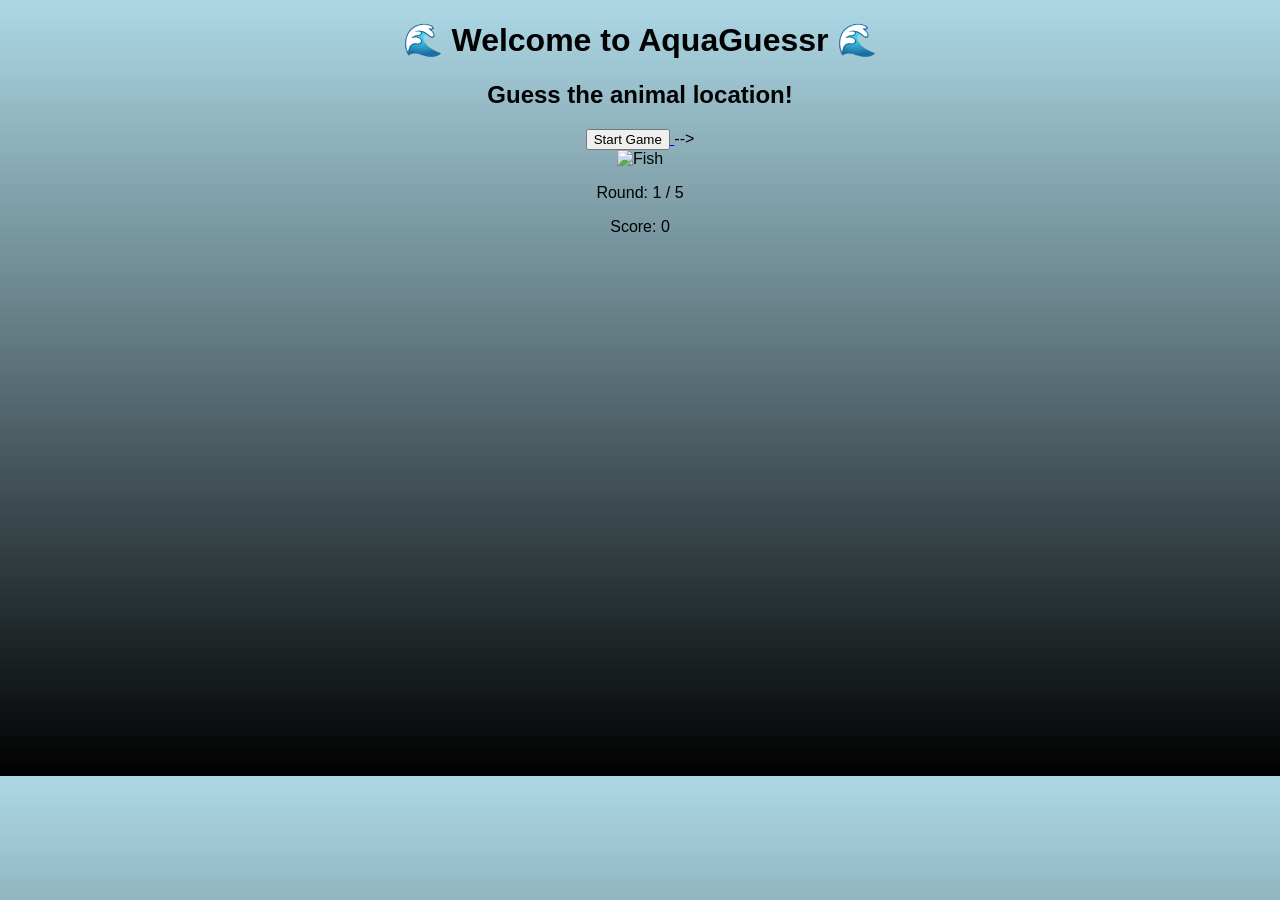
==== Hackathon/index.html @ 5b0728e5 "topull" ====
<!DOCTYPE html>
<html lang="en">
<head>
    <meta charset="UTF-8">
    <meta name="viewport" content="width=device-width, initial-scale=1.0">
    <title>AquaGuessr</title>
    <link rel="stylesheet" href="style.css">
</head>
<body>
    <h1>🌊 Welcome to AquaGuessr 🌊</h1>
    <h2>Guess the animal location!</h2>

    <a href="game.html">
        <button>Start Game</button>
    </a>
    <script src="26 Hackathon.py"></script> -->
    
    <div id="about-us">
        <img id="fish-image" src="https://cdn.britannica.com/34/240534-050-B8C4B11E/Porcupine-fish-Diodon-hystox.jpg" alt="Fish" width="500" height="500">
    </div>
    <div id="game-info">
        <p>Round: <span id="round-number">1</span> / 5</p>
        <p>Score: <span id="total-score">0</span></p>
    </div>
    <div id="map"></div>
    <button id="next-button" style="display: none;">Next Fish</button>
    <p id="result"></p>
    <script src="https://unpkg.com/leaflet@1.9.4/dist/leaflet.js"></script>
    <!-- <script src="js/map.js"></script>
    <script src="js/scoring.js"></script>
    <script src="js/game.js"></script> -->
</body>
</html
---- Hackathon/style.css ----
@keyframes myAnimation {
    0% {background-color:red; left:0px; top:0px;}
    25% {background-color: yellow; left:200px; top:0px;}
    50% {background-color: lightcoral; left:200px; top:200px;}
    75% {background-color: orange; left:0px; top:200px;}
    100% {background-color: red; left:0px; top:0px;}
}




body {
    font-family: Arial, sans-serif;
    text-align: center;
    margin: 0;
    background: linear-gradient(lightblue,black);
}
#map {
    height: 500px;
    width: 80%;
    margin: 20px auto;
}

#fish-image {
    width: 300px;
    height: 200px;
    object-fit: cover;
}


#submit-butto:before {
    font-size: 18px;
    padding: 10px;
    border: 2px solid;
    color: black;
    background-color: white;
    border-radius: 25px;
    cursor:grab;
    box-shadow: 0 5px 10px black


    
}
#submit-button::after {

}
#submit-button:hover {
    background-color: black;
    color: white
}
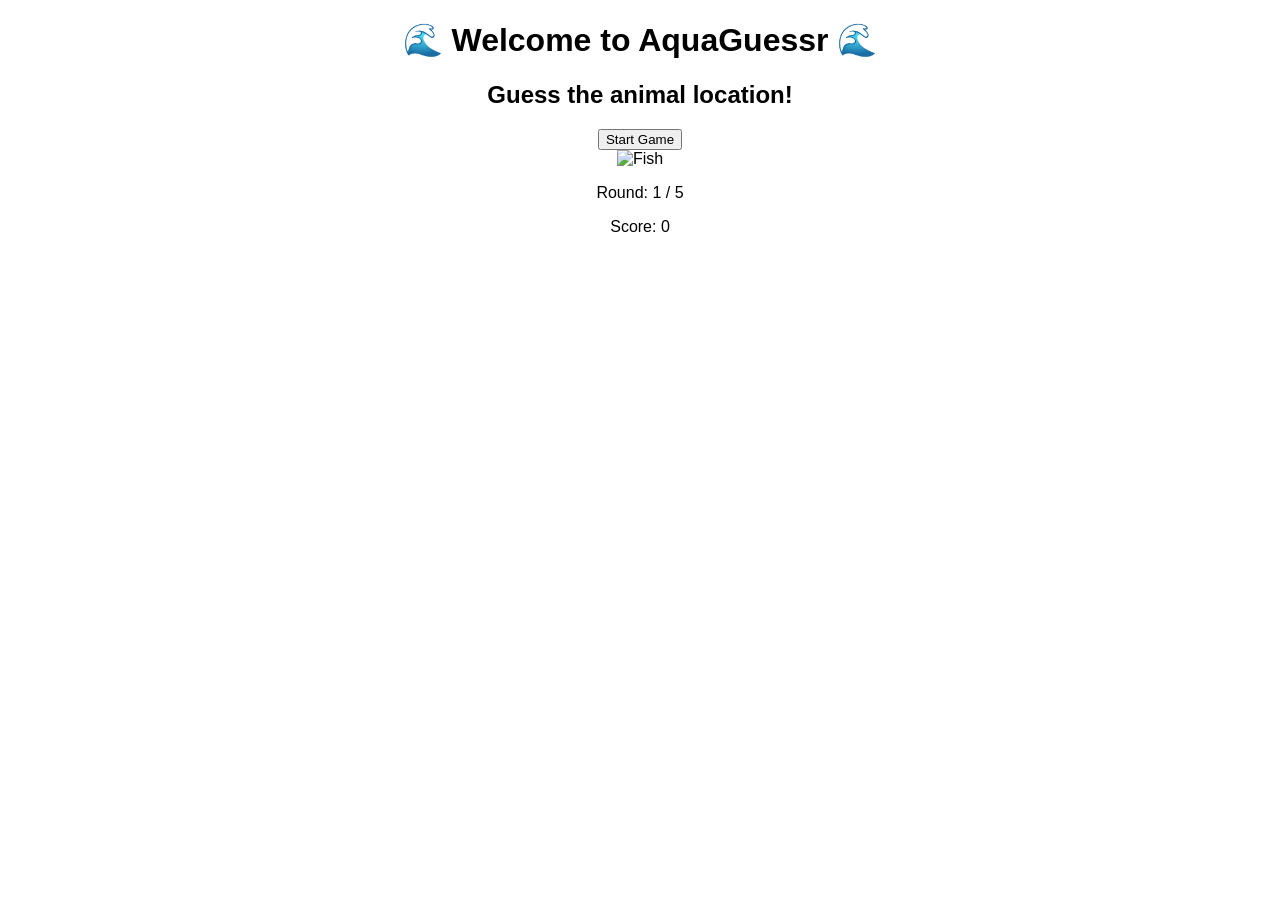
==== commit 1b084610: "Co-authored-by: Chrus-maker <Chrus-maker@users.noreply.github.com>" ====
--- a/Hackathon/index.html
+++ b/Hackathon/index.html
@@ -5,19 +5,28 @@
     <meta name="viewport" content="width=device-width, initial-scale=1.0">
     <title>AquaGuessr</title>
     <link rel="stylesheet" href="style.css">
+    <link rel="stylesheet" href="https://pyscript.net/releases/2026.7.3/core.css">
+    <script type="module" src="https://pyscript.net/releases/2026.7.3/core.js"></script>
 </head>
-<body>
+
+<body class="intro_page">
+    <div id="background"></div>
     <h1>🌊 Welcome to AquaGuessr 🌊</h1>
     <h2>Guess the animal location!</h2>
 
     <a href="game.html">
         <button>Start Game</button>
     </a>
-    <script src="26 Hackathon.py"></script> -->
+    <script type='py' src="26 Hackathon.py" target="ai_output" config="species.json"></script>
     
     <div id="about-us">
         <img id="fish-image" src="https://cdn.britannica.com/34/240534-050-B8C4B11E/Porcupine-fish-Diodon-hystox.jpg" alt="Fish" width="500" height="500">
     </div>
+
+
+    <div id="ai_output"></div>
+
+
     <div id="game-info">
         <p>Round: <span id="round-number">1</span> / 5</p>
         <p>Score: <span id="total-score">0</span></p>
--- a/Hackathon/style.css
+++ b/Hackathon/style.css
@@ -1,11 +1,49 @@
 
-@keyframes myAnimation {
-    0% {background-color:red; left:0px; top:0px;}
-    25% {background-color: yellow; left:200px; top:0px;}
-    50% {background-color: lightcoral; left:200px; top:200px;}
-    75% {background-color: orange; left:0px; top:200px;}
-    100% {background-color: red; left:0px; top:0px;}
+@keyframes ChangingColors {
+    0% {background-position: 0% 50%;}
+    50% {background-position: 100% 50%;}
+    100%{background-position: 0% 50%;}
 }
+
+@keyframes Ball{
+    100% {
+        transform: translate3d(0,0,1px) rotate(360deg);
+    }
+}
+
+
+
+ .ball {
+    position: absolute;
+    width: 20vmin;
+    height: 20vmin;
+    border-radius: 50%;
+    backface-visibility:hidden;
+    animation: Ball linear infinite;
+}
+
+.ball:nth-child(odd){
+    color: white;
+
+}
+.ball:nth-child(even){
+    color: black;
+
+}
+
+*/
+
+.ball:nth-child(1){
+    top: 77%;
+  left: 88%;
+  animation-duration: 40s;
+  animation-delay: -3s;
+  transform-origin: 16vw -2vh;
+  box-shadow: 40vmin 0 5.703076368487546vmin currentColor;
+}
+
+
+
 
 
 
@@ -14,7 +52,9 @@
     font-family: Arial, sans-serif;
     text-align: center;
     margin: 0;
-    background: linear-gradient(lightblue,black);
+    animation: ChangingColors 15s ease infinite;
+    backgr
+    animation-duration: 100s; 
 }
 #map {
     height: 500px;
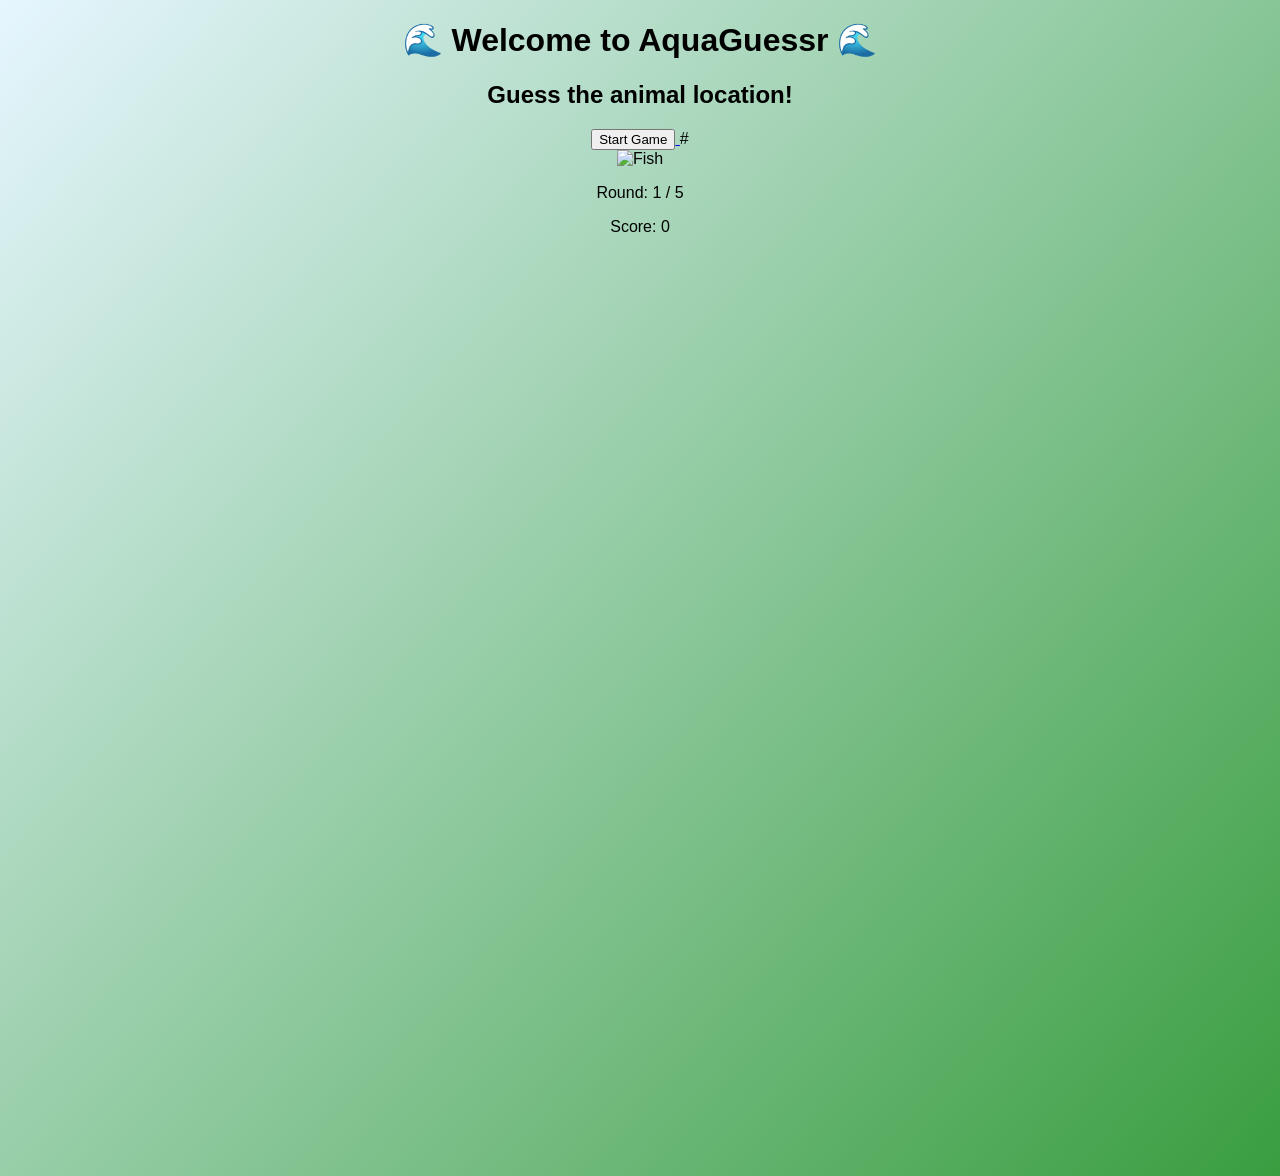
==== commit 86ba5b0b: "stopped the py script" ====
--- a/Hackathon/index.html
+++ b/Hackathon/index.html
@@ -11,13 +11,14 @@
 
 <body class="intro_page">
     <div id="background"></div>
+
     <h1>🌊 Welcome to AquaGuessr 🌊</h1>
     <h2>Guess the animal location!</h2>
 
     <a href="game.html">
         <button>Start Game</button>
     </a>
-    <script type='py' src="26 Hackathon.py" target="ai_output" config="species.json"></script>
+    #<script type='py' src="26 Hackathon.py" target="ai_output" config="species.json"></script>
     
     <div id="about-us">
         <img id="fish-image" src="https://cdn.britannica.com/34/240534-050-B8C4B11E/Porcupine-fish-Diodon-hystox.jpg" alt="Fish" width="500" height="500">
--- a/Hackathon/style.css
+++ b/Hackathon/style.css
@@ -1,65 +1,30 @@
 
 @keyframes ChangingColors {
-    0% {background-position: 0% 50%;}
-    50% {background-position: 100% 50%;}
-    100%{background-position: 0% 50%;}
+    0% { background-position: 0% 50%; }
+    50% { background-position: 100% 50%; }
+    100% { background-position: 0% 50%; }
 }
-
-@keyframes Ball{
-    100% {
-        transform: translate3d(0,0,1px) rotate(360deg);
-    }
-}
-
-
-
- .ball {
-    position: absolute;
-    width: 20vmin;
-    height: 20vmin;
-    border-radius: 50%;
-    backface-visibility:hidden;
-    animation: Ball linear infinite;
-}
-
-.ball:nth-child(odd){
-    color: white;
-
-}
-.ball:nth-child(even){
-    color: black;
-
-}
-
-*/
-
-.ball:nth-child(1){
-    top: 77%;
-  left: 88%;
-  animation-duration: 40s;
-  animation-delay: -3s;
-  transform-origin: 16vw -2vh;
-  box-shadow: 40vmin 0 5.703076368487546vmin currentColor;
-}
-
-
-
-
-
-
 
 body {
     font-family: Arial, sans-serif;
     text-align: center;
     margin: 0;
+    background: linear-gradient(132deg, #E6F6FF, green,#5b56f7,white);
+    background-size: 400% 400%;
     animation: ChangingColors 15s ease infinite;
-    backgr
-    animation-duration: 100s; 
 }
 #map {
     height: 500px;
-    width: 80%;
+    width: 100%;
     margin: 20px auto;
+    /*border-radius: 30px;*/
+    border-style: none;
+    border-radius: 15px;
+    
+    width: 200vw;
+    min-height: 100vh;
+    
+    
 }
 
 #fish-image {
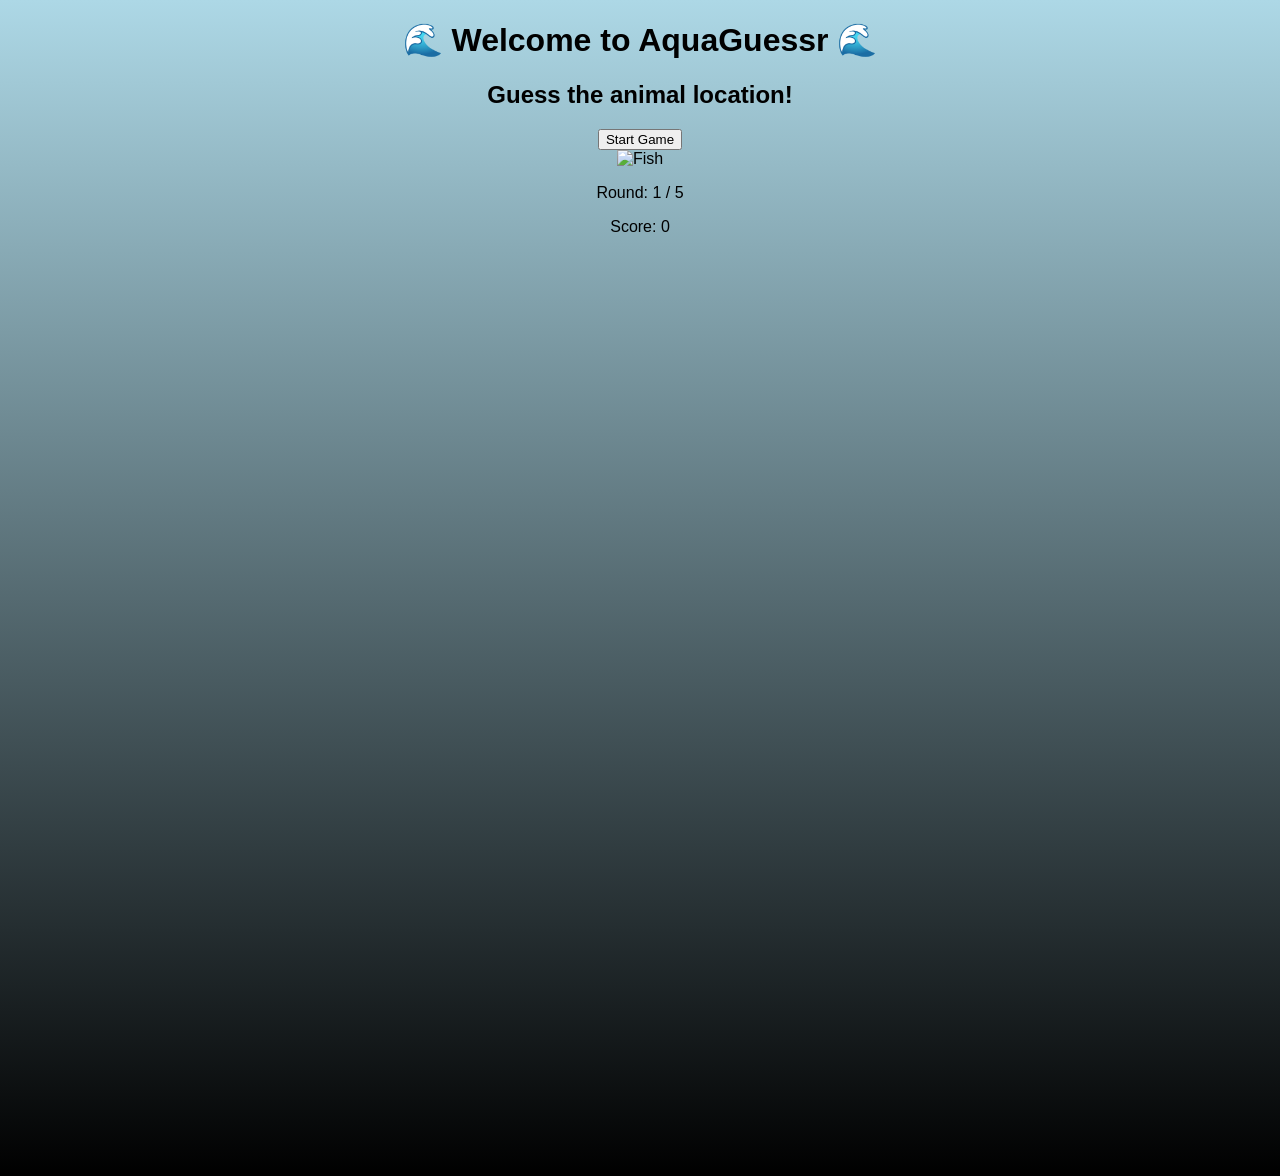
==== commit 2bd0fd16: "boo" ====
--- a/Hackathon/index.html
+++ b/Hackathon/index.html
@@ -18,7 +18,7 @@
     <a href="game.html">
         <button>Start Game</button>
     </a>
-    #<script type='py' src="26 Hackathon.py" target="ai_output" config="species.json"></script>
+    <!-- <script type='py' src="26 Hackathon.py" target="ai_output" config="species.json"></script> -->
     
     <div id="about-us">
         <img id="fish-image" src="https://cdn.britannica.com/34/240534-050-B8C4B11E/Porcupine-fish-Diodon-hystox.jpg" alt="Fish" width="500" height="500">
--- a/Hackathon/style.css
+++ b/Hackathon/style.css
@@ -1,29 +1,39 @@
 
-@keyframes ChangingColors {
-    0% { background-position: 0% 50%; }
-    50% { background-position: 100% 50%; }
-    100% { background-position: 0% 50%; }
+@keyframes myAnimation {
+    0% {background-color:red; left:0px; top:0px;}
+    25% {background-color: yellow; left:200px; top:0px;}
+    50% {background-color: lightcoral; left:200px; top:200px;}
+    75% {background-color: orange; left:0px; top:200px;}
+    100% {background-color: red; left:0px; top:0px;}
 }
+
+
+
 
 body {
     font-family: Arial, sans-serif;
     text-align: center;
     margin: 0;
-    background: linear-gradient(132deg, #E6F6FF, green,#5b56f7,white);
-    background-size: 400% 400%;
-    animation: ChangingColors 15s ease infinite;
+    background: linear-gradient(lightblue,black);
 }
 #map {
-    height: 500px;
-    width: 100%;
+    height: 100svh;
+    width: 100vw;
     margin: 20px auto;
-    /*border-radius: 30px;*/
-    border-style: none;
-    border-radius: 15px;
+
+
     
-    width: 200vw;
-    min-height: 100vh;
     
+    
+}
+
+#QuestionBox {
+    position:absolute;
+    top:20px;
+    right: 20px;
+    width: 150px;
+    height: auto;
+    z-index: 2;
     
 }
 
@@ -36,8 +46,7 @@
 
 #submit-butto:before {
     font-size: 18px;
-    padding: 10px;
-    border: 2px solid;
+    padding: 10px 50px;
     color: black;
     background-color: white;
     border-radius: 25px;
@@ -47,9 +56,6 @@
 
     
 }
-#submit-button::after {
-
-}
 #submit-button:hover {
     background-color: black;
     color: white
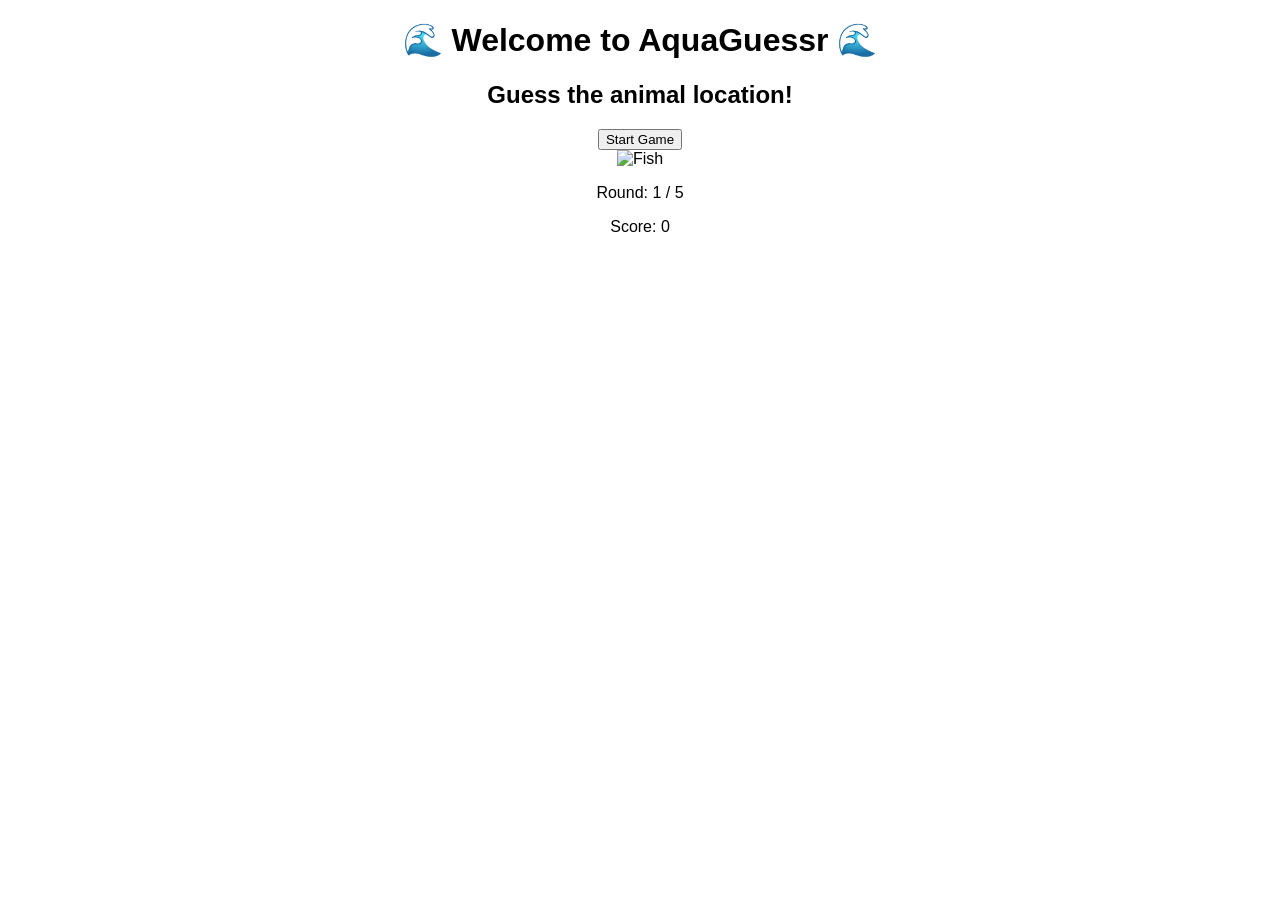
==== commit f857bfbd: "Merge branch 'main' of https://github.com/ryanmackrell/owlhacks2026" ====
--- a/Hackathon/index.html
+++ b/Hackathon/index.html
@@ -11,14 +11,13 @@
 
 <body class="intro_page">
     <div id="background"></div>
-
     <h1>🌊 Welcome to AquaGuessr 🌊</h1>
     <h2>Guess the animal location!</h2>
 
     <a href="game.html">
         <button>Start Game</button>
     </a>
-    <!-- <script type='py' src="26 Hackathon.py" target="ai_output" config="species.json"></script> -->
+    <script type='py' src="26 Hackathon.py" target="ai_output" config="species.json"></script>
     
     <div id="about-us">
         <img id="fish-image" src="https://cdn.britannica.com/34/240534-050-B8C4B11E/Porcupine-fish-Diodon-hystox.jpg" alt="Fish" width="500" height="500">
--- a/Hackathon/style.css
+++ b/Hackathon/style.css
@@ -1,11 +1,49 @@
 
-@keyframes myAnimation {
-    0% {background-color:red; left:0px; top:0px;}
-    25% {background-color: yellow; left:200px; top:0px;}
-    50% {background-color: lightcoral; left:200px; top:200px;}
-    75% {background-color: orange; left:0px; top:200px;}
-    100% {background-color: red; left:0px; top:0px;}
+@keyframes ChangingColors {
+    0% {background-position: 0% 50%;}
+    50% {background-position: 100% 50%;}
+    100%{background-position: 0% 50%;}
 }
+
+@keyframes Ball{
+    100% {
+        transform: translate3d(0,0,1px) rotate(360deg);
+    }
+}
+
+
+
+ .ball {
+    position: absolute;
+    width: 20vmin;
+    height: 20vmin;
+    border-radius: 50%;
+    backface-visibility:hidden;
+    animation: Ball linear infinite;
+}
+
+.ball:nth-child(odd){
+    color: white;
+
+}
+.ball:nth-child(even){
+    color: black;
+
+}
+
+*/
+
+.ball:nth-child(1){
+    top: 77%;
+  left: 88%;
+  animation-duration: 40s;
+  animation-delay: -3s;
+  transform-origin: 16vw -2vh;
+  box-shadow: 40vmin 0 5.703076368487546vmin currentColor;
+}
+
+
+
 
 
 
@@ -14,27 +52,14 @@
     font-family: Arial, sans-serif;
     text-align: center;
     margin: 0;
-    background: linear-gradient(lightblue,black);
+    animation: ChangingColors 15s ease infinite;
+    backgr
+    animation-duration: 100s; 
 }
 #map {
-    height: 100svh;
-    width: 100vw;
+    height: 500px;
+    width: 80%;
     margin: 20px auto;
-
-
-    
-    
-    
-}
-
-#QuestionBox {
-    position:absolute;
-    top:20px;
-    right: 20px;
-    width: 150px;
-    height: auto;
-    z-index: 2;
-    
 }
 
 #fish-image {
@@ -46,7 +71,8 @@
 
 #submit-butto:before {
     font-size: 18px;
-    padding: 10px 50px;
+    padding: 10px;
+    border: 2px solid;
     color: black;
     background-color: white;
     border-radius: 25px;
@@ -56,6 +82,9 @@
 
     
 }
+#submit-button::after {
+
+}
 #submit-button:hover {
     background-color: black;
     color: white
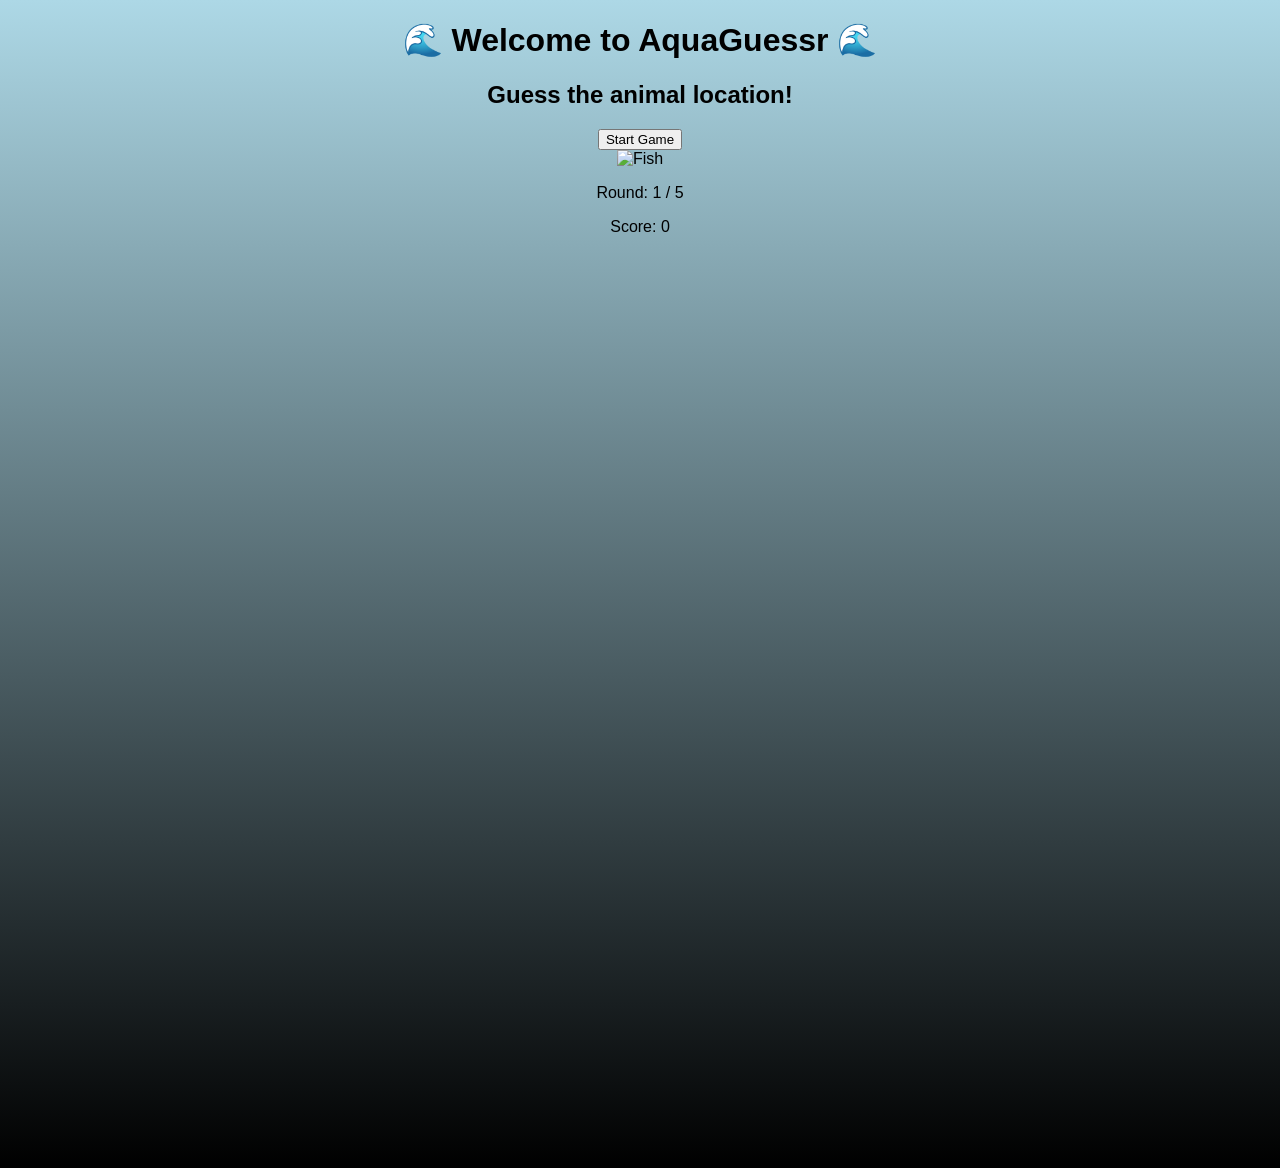
==== commit 3e80f1eb: "Merge branch 'main' of https://github.com/ryanmackrell/owlhacks2026" ====
--- a/Hackathon/index.html
+++ b/Hackathon/index.html
@@ -11,13 +11,14 @@
 
 <body class="intro_page">
     <div id="background"></div>
+
     <h1>🌊 Welcome to AquaGuessr 🌊</h1>
     <h2>Guess the animal location!</h2>
 
     <a href="game.html">
         <button>Start Game</button>
     </a>
-    <script type='py' src="26 Hackathon.py" target="ai_output" config="species.json"></script>
+    <!-- <script type='py' src="26 Hackathon.py" target="ai_output" config="species.json"></script> -->
     
     <div id="about-us">
         <img id="fish-image" src="https://cdn.britannica.com/34/240534-050-B8C4B11E/Porcupine-fish-Diodon-hystox.jpg" alt="Fish" width="500" height="500">
--- a/Hackathon/style.css
+++ b/Hackathon/style.css
@@ -1,49 +1,11 @@
 
-@keyframes ChangingColors {
-    0% {background-position: 0% 50%;}
-    50% {background-position: 100% 50%;}
-    100%{background-position: 0% 50%;}
+@keyframes myAnimation {
+    0% {background-color:red; left:0px; top:0px;}
+    25% {background-color: yellow; left:200px; top:0px;}
+    50% {background-color: lightcoral; left:200px; top:200px;}
+    75% {background-color: orange; left:0px; top:200px;}
+    100% {background-color: red; left:0px; top:0px;}
 }
-
-@keyframes Ball{
-    100% {
-        transform: translate3d(0,0,1px) rotate(360deg);
-    }
-}
-
-
-
- .ball {
-    position: absolute;
-    width: 20vmin;
-    height: 20vmin;
-    border-radius: 50%;
-    backface-visibility:hidden;
-    animation: Ball linear infinite;
-}
-
-.ball:nth-child(odd){
-    color: white;
-
-}
-.ball:nth-child(even){
-    color: black;
-
-}
-
-*/
-
-.ball:nth-child(1){
-    top: 77%;
-  left: 88%;
-  animation-duration: 40s;
-  animation-delay: -3s;
-  transform-origin: 16vw -2vh;
-  box-shadow: 40vmin 0 5.703076368487546vmin currentColor;
-}
-
-
-
 
 
 
@@ -52,14 +14,29 @@
     font-family: Arial, sans-serif;
     text-align: center;
     margin: 0;
-    animation: ChangingColors 15s ease infinite;
-    backgr
-    animation-duration: 100s; 
+    background: linear-gradient(lightblue,black);
 }
 #map {
-    height: 500px;
-    width: 80%;
-    margin: 20px auto;
+    height: 100svh;
+    width: 100vw;
+    margin: 0;
+    background-size: 100% 100%;
+    z-index: 1;
+
+
+    
+    
+    
+}
+
+#QuestionBox {
+    position:absolute;
+    top:20px;
+    left: 20px;
+    width: 150px;
+    height: auto;
+    z-index: 1000;
+    
 }
 
 #fish-image {
@@ -71,8 +48,7 @@
 
 #submit-butto:before {
     font-size: 18px;
-    padding: 10px;
-    border: 2px solid;
+    padding: 10px 50px;
     color: black;
     background-color: white;
     border-radius: 25px;
@@ -82,9 +58,6 @@
 
     
 }
-#submit-button::after {
-
-}
 #submit-button:hover {
     background-color: black;
     color: white
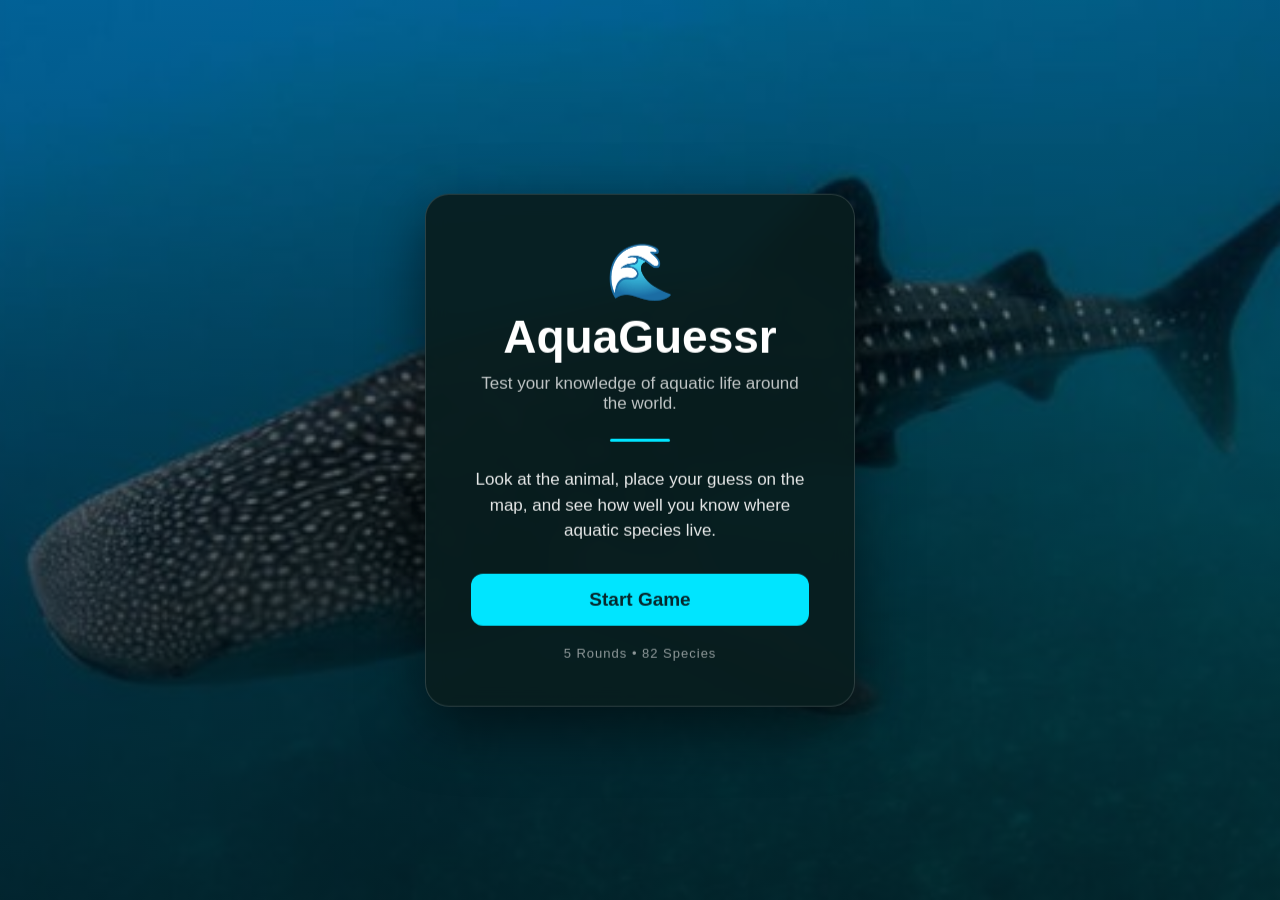
==== commit cedf093b: "Refactor HTML structure and improve CSS styles for game and intro pages; update JavaScript for game " ====
--- a/Hackathon/index.html
+++ b/Hackathon/index.html
@@ -1,43 +1,92 @@
 <!DOCTYPE html>
 <html lang="en">
+
 <head>
     <meta charset="UTF-8">
-    <meta name="viewport" content="width=device-width, initial-scale=1.0">
+
+    <meta
+        name="viewport"
+        content="width=device-width, initial-scale=1.0"
+    >
+
     <title>AquaGuessr</title>
+
+    <!-- Our CSS -->
     <link rel="stylesheet" href="style.css">
-    <link rel="stylesheet" href="https://pyscript.net/releases/2026.7.3/core.css">
-    <script type="module" src="https://pyscript.net/releases/2026.7.3/core.js"></script>
+
+    <!-- PyScript -->
+    <link
+        rel="stylesheet"
+        href="https://pyscript.net/releases/2026.7.3/core.css"
+    >
+
+    <script
+        type="module"
+        src="https://pyscript.net/releases/2026.7.3/core.js">
+    </script>
 </head>
 
+
 <body class="intro_page">
+
+    <!-- Background image -->
     <div id="background"></div>
 
-    <h1>🌊 Welcome to AquaGuessr 🌊</h1>
-    <h2>Guess the animal location!</h2>
 
-    <a href="game.html">
-        <button>Start Game</button>
-    </a>
-    <!-- <script type='py' src="26 Hackathon.py" target="ai_output" config="species.json"></script> -->
-    
-    <div id="about-us">
-        <img id="fish-image" src="https://cdn.britannica.com/34/240534-050-B8C4B11E/Porcupine-fish-Diodon-hystox.jpg" alt="Fish" width="500" height="500">
-    </div>
+    <!-- Main Menu -->
+    <main class="menu-card">
+
+        <div class="menu-logo">
+            🌊
+        </div>
 
 
+        <h1 class="menu-title">
+            AquaGuessr
+        </h1>
+
+
+        <p class="menu-subtitle">
+            Test your knowledge of aquatic life around the world.
+        </p>
+
+
+        <div class="menu-divider"></div>
+
+
+        <p class="menu-description">
+            Look at the animal, place your guess on the map,
+            and see how well you know where aquatic species live.
+        </p>
+
+
+        <a
+            href="game.html"
+            class="start-button"
+        >
+            Start Game
+        </a>
+
+
+        <p class="menu-rounds">
+            5 Rounds • 82 Species
+        </p>
+
+    </main>
+
+
+    <!-- PyScript / AI -->
+    <script
+        type="py"
+        src="26 Hackathon.py"
+        target="ai_output"
+        config="species.json">
+    </script>
+
+
+    <!-- Keep AI output available but out of the menu layout -->
     <div id="ai_output"></div>
 
+</body>
 
-    <div id="game-info">
-        <p>Round: <span id="round-number">1</span> / 5</p>
-        <p>Score: <span id="total-score">0</span></p>
-    </div>
-    <div id="map"></div>
-    <button id="next-button" style="display: none;">Next Fish</button>
-    <p id="result"></p>
-    <script src="https://unpkg.com/leaflet@1.9.4/dist/leaflet.js"></script>
-    <!-- <script src="js/map.js"></script>
-    <script src="js/scoring.js"></script>
-    <script src="js/game.js"></script> -->
-</body>
-</html+</html>
--- a/Hackathon/style.css
+++ b/Hackathon/style.css
@@ -1,64 +1,481 @@
-
-@keyframes myAnimation {
-    0% {background-color:red; left:0px; top:0px;}
-    25% {background-color: yellow; left:200px; top:0px;}
-    50% {background-color: lightcoral; left:200px; top:200px;}
-    75% {background-color: orange; left:0px; top:200px;}
-    100% {background-color: red; left:0px; top:0px;}
-}
-
-
-
+/* =========================================================
+   GLOBAL
+   ========================================================= */
+
+html,
+body {
+    margin: 0;
+    padding: 0;
+    width: 100%;
+    height: 100%;
+}
 
 body {
     font-family: Arial, sans-serif;
+    overflow: hidden;
+}
+
+
+/* =========================================================
+   GAME PAGE - MAP
+   ========================================================= */
+
+#map {
+    position: absolute;
+
+    top: 0;
+    left: 0;
+
+    width: 100vw;
+    height: 100vh;
+
+    margin: 0;
+
+    z-index: 1;
+}
+
+
+/* =========================================================
+   GAME PAGE - QUESTION CARD
+   ========================================================= */
+
+#QuestionBox {
+    position: absolute;
+
+    top: 50px;
+    left: 20px;
+
+    width: 320px;
+
+    padding: 20px;
+
+    box-sizing: border-box;
+
+    background: rgba(8, 30, 31, 0.94);
+
+    border: 1px solid rgba(255, 255, 255, 0.15);
+
+    border-radius: 20px;
+
+    box-shadow:
+        0 8px 30px rgba(0, 0, 0, 0.45);
+
+    color: white;
+
+    text-align: left;
+
+    z-index: 1000;
+}
+
+
+/* =========================================================
+   GAME PAGE - TITLE
+   ========================================================= */
+
+#title {
+    margin: 0 0 20px 0;
+
+    font-size: 28px;
+
+    color: white;
+}
+
+
+/* =========================================================
+   GAME PAGE - QUESTION
+   ========================================================= */
+
+#QuestionBox h2 {
+    margin: 0 0 18px 0;
+
+    font-size: 27px;
+    line-height: 1.15;
+
+    color: white;
+}
+
+
+/* =========================================================
+   GAME PAGE - FISH
+   ========================================================= */
+
+#fish-container {
+    width: 100%;
+}
+
+
+#fish-image {
+    display: block;
+
+    width: 100%;
+    height: 210px;
+
+    object-fit: cover;
+
+    border-radius: 15px;
+
+    box-shadow:
+        0 4px 12px rgba(0, 0, 0, 0.35);
+}
+
+
+#fish-name {
+    margin: 14px 0 12px 0;
+
+    font-size: 21px;
+
+    color: white;
+}
+
+
+/* =========================================================
+   GAME PAGE - ROUND / SCORE
+   ========================================================= */
+
+#game-info p {
+    margin: 7px 0;
+
+    font-size: 16px;
+
+    color: rgba(255, 255, 255, 0.8);
+}
+
+
+/* =========================================================
+   GAME PAGE - SUBMIT / NEXT FISH BUTTON
+   ========================================================= */
+
+#submit-button {
+    display: block;
+
+    width: 100%;
+
+    margin-top: 18px;
+
+    padding: 12px 15px;
+
+    box-sizing: border-box;
+
+    font-size: 17px;
+    font-weight: bold;
+
+    color: #06282d;
+
+    background: #00e5ff;
+
+    border: none;
+    border-radius: 12px;
+
+    cursor: pointer;
+
+    box-shadow:
+        0 4px 10px rgba(0, 0, 0, 0.3);
+}
+
+
+#submit-button:hover {
+    background: #5defff;
+}
+
+
+/* Old button is not used */
+
+#next-button {
+    display: none !important;
+}
+
+
+/* =========================================================
+   GAME PAGE - RESULTS
+   ========================================================= */
+
+#result {
+    position: absolute;
+
+    top: 20px;
+    left: 400px;
+
+    max-width: 500px;
+
+    margin: 0;
+
+    padding: 15px 20px;
+
+    box-sizing: border-box;
+
+    background: rgba(8, 30, 31, 0.94);
+
+    color: white;
+
+    border: 1px solid rgba(255, 255, 255, 0.15);
+
+    border-radius: 15px;
+
+    box-shadow:
+        0 6px 20px rgba(0, 0, 0, 0.4);
+
+    z-index: 1000;
+}
+
+
+#result:empty {
+    display: none;
+}
+
+
+/* =========================================================
+   INTRO PAGE
+   ========================================================= */
+
+html:has(body.intro_page) {
+    width: 100%;
+    height: 100%;
+}
+
+
+body.intro_page {
+    position: relative;
+
+    width: 100%;
+    height: 100%;
+
+    margin: 0;
+    padding: 0;
+
+    overflow: hidden;
+
+    background: #061b20;
+}
+
+
+/* =========================================================
+   INTRO PAGE - BACKGROUND
+   ========================================================= */
+
+.intro_page #background {
+    position: fixed;
+
+    inset: 0;
+
+    width: 100vw;
+    height: 100vh;
+
+    background:
+        linear-gradient(
+            rgba(2, 18, 25, 0.45),
+            rgba(2, 18, 25, 0.82)
+        ),
+        url("data/images/Whale Shark.jpg");
+
+    background-size: cover;
+    background-position: center;
+
+    z-index: 0;
+}
+
+
+/* =========================================================
+   INTRO PAGE - MENU CARD
+   ========================================================= */
+
+.intro_page .menu-card {
+    position: fixed;
+
+    top: 50%;
+    left: 50%;
+
+    transform: translate(-50%, -50%);
+
+    width: 430px;
+    max-width: calc(100vw - 40px);
+
+    padding: 45px;
+
+    box-sizing: border-box;
+
     text-align: center;
+
+    color: white;
+
+    background: rgba(8, 30, 31, 0.93);
+
+    border: 1px solid rgba(255, 255, 255, 0.15);
+
+    border-radius: 24px;
+
+    box-shadow:
+        0 20px 60px rgba(0, 0, 0, 0.55);
+
+    backdrop-filter: blur(10px);
+
+    z-index: 100;
+}
+
+
+/* =========================================================
+   INTRO PAGE - LOGO
+   ========================================================= */
+
+.menu-logo {
+    margin-bottom: 5px;
+
+    font-size: 55px;
+}
+
+
+/* =========================================================
+   INTRO PAGE - TITLE
+   ========================================================= */
+
+.menu-title {
     margin: 0;
-    background: linear-gradient(lightblue,black);
-}
-#map {
-    height: 100svh;
-    width: 100vw;
-    margin: 0;
-    background-size: 100% 100%;
-    z-index: 1;
-
-
-    
-    
-    
-}
-
-#QuestionBox {
-    position:absolute;
-    top:20px;
-    left: 20px;
-    width: 150px;
-    height: auto;
-    z-index: 1000;
-    
-}
-
-#fish-image {
-    width: 300px;
-    height: 200px;
-    object-fit: cover;
-}
-
-
-#submit-butto:before {
-    font-size: 18px;
-    padding: 10px 50px;
-    color: black;
-    background-color: white;
-    border-radius: 25px;
-    cursor:grab;
-    box-shadow: 0 5px 10px black
-
-
-    
-}
-#submit-button:hover {
-    background-color: black;
-    color: white
+
+    font-size: 46px;
+    font-weight: 800;
+
+    color: white;
+}
+
+
+/* =========================================================
+   INTRO PAGE - SUBTITLE
+   ========================================================= */
+
+.menu-subtitle {
+    margin: 10px 0 25px;
+
+    font-size: 17px;
+
+    color: rgba(255, 255, 255, 0.75);
+}
+
+
+/* =========================================================
+   INTRO PAGE - DIVIDER
+   ========================================================= */
+
+.menu-divider {
+    width: 60px;
+    height: 3px;
+
+    margin: 0 auto 25px;
+
+    background: #00e5ff;
+
+    border-radius: 10px;
+}
+
+
+/* =========================================================
+   INTRO PAGE - DESCRIPTION
+   ========================================================= */
+
+.menu-description {
+    margin: 0 0 30px;
+
+    font-size: 17px;
+    line-height: 1.5;
+
+    color: rgba(255, 255, 255, 0.9);
+}
+
+
+/* =========================================================
+   INTRO PAGE - START BUTTON
+   ========================================================= */
+
+.start-button {
+    display: block;
+
+    width: 100%;
+
+    padding: 15px;
+
+    box-sizing: border-box;
+
+    background: #00e5ff;
+
+    color: #06282d;
+
+    border-radius: 12px;
+
+    text-decoration: none;
+
+    font-size: 19px;
+    font-weight: bold;
+
+    transition:
+        transform 0.15s ease,
+        box-shadow 0.15s ease;
+}
+
+
+.start-button:hover {
+    transform: translateY(-2px);
+
+    box-shadow:
+        0 7px 20px rgba(0, 229, 255, 0.3);
+}
+
+
+/* =========================================================
+   INTRO PAGE - BOTTOM TEXT
+   ========================================================= */
+
+.menu-rounds {
+    margin: 20px 0 0;
+
+    font-size: 13px;
+
+    letter-spacing: 1px;
+
+    color: rgba(255, 255, 255, 0.55);
+}
+
+
+/* =========================================================
+   INTRO PAGE - PYSCRIPT
+   ========================================================= */
+
+.intro_page #ai_output {
+    display: none;
+}
+
+
+/* =========================================================
+   SMALL SCREENS
+   ========================================================= */
+
+@media (max-width: 600px) {
+
+    #QuestionBox {
+        top: 10px;
+        left: 10px;
+
+        width: 280px;
+
+        padding: 15px;
+    }
+
+
+    #fish-image {
+        height: 180px;
+    }
+
+
+    #QuestionBox h2 {
+        font-size: 23px;
+    }
+
+
+    .intro_page .menu-card {
+        width: calc(100vw - 30px);
+
+        padding: 30px;
+    }
+
+
+    .menu-title {
+        font-size: 38px;
+    }
 }
